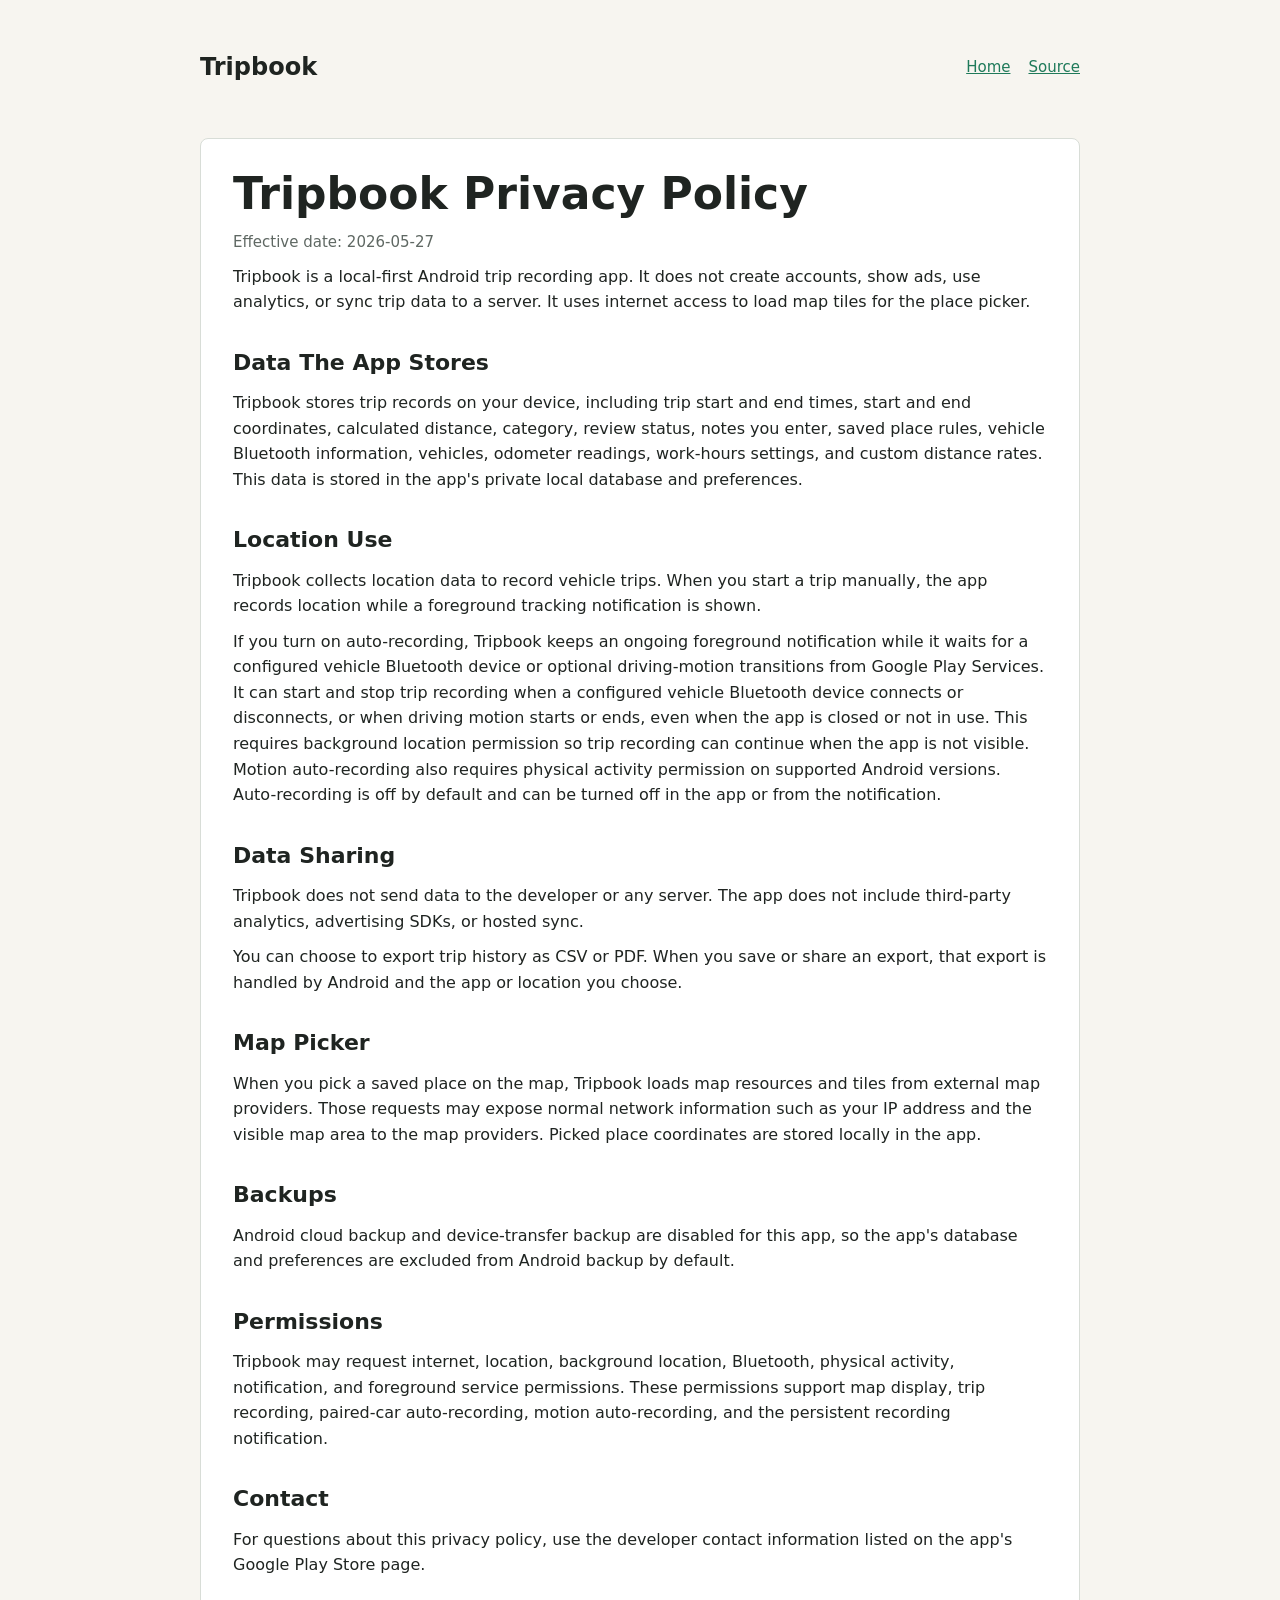
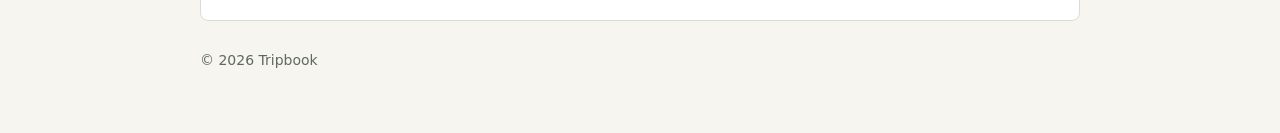
==== docs/privacy-policy/index.html @ d34856b9 "Initial Tripbook app and privacy pages" ====
<!doctype html>
<html lang="en">
<head>
    <meta charset="utf-8">
    <meta name="viewport" content="width=device-width, initial-scale=1">
    <title>Tripbook Privacy Policy</title>
    <meta name="description" content="Privacy policy for the Tripbook Android app.">
    <link rel="stylesheet" href="../styles.css">
</head>
<body>
    <main class="page">
        <header class="site-header">
            <div class="brand">Tripbook</div>
            <nav class="nav" aria-label="Main navigation">
                <a href="../">Home</a>
                <a href="https://github.com/Snupai/tripbook">Source</a>
            </nav>
        </header>

        <article class="content">
            <h1>Tripbook Privacy Policy</h1>
            <p class="meta">Effective date: 2026-05-27</p>

            <p>Tripbook is a local-first Android trip recording app. It does not create accounts, show ads, use analytics, or sync trip data to a server. It uses internet access to load map tiles for the place picker.</p>

            <h2>Data The App Stores</h2>
            <p>Tripbook stores trip records on your device, including trip start and end times, start and end coordinates, calculated distance, category, review status, notes you enter, saved place rules, vehicle Bluetooth information, vehicles, odometer readings, work-hours settings, and custom distance rates. This data is stored in the app's private local database and preferences.</p>

            <h2>Location Use</h2>
            <p>Tripbook collects location data to record vehicle trips. When you start a trip manually, the app records location while a foreground tracking notification is shown.</p>
            <p>If you turn on auto-recording, Tripbook keeps an ongoing foreground notification while it waits for a configured vehicle Bluetooth device or optional driving-motion transitions from Google Play Services. It can start and stop trip recording when a configured vehicle Bluetooth device connects or disconnects, or when driving motion starts or ends, even when the app is closed or not in use. This requires background location permission so trip recording can continue when the app is not visible. Motion auto-recording also requires physical activity permission on supported Android versions. Auto-recording is off by default and can be turned off in the app or from the notification.</p>

            <h2>Data Sharing</h2>
            <p>Tripbook does not send data to the developer or any server. The app does not include third-party analytics, advertising SDKs, or hosted sync.</p>
            <p>You can choose to export trip history as CSV or PDF. When you save or share an export, that export is handled by Android and the app or location you choose.</p>

            <h2>Map Picker</h2>
            <p>When you pick a saved place on the map, Tripbook loads map resources and tiles from external map providers. Those requests may expose normal network information such as your IP address and the visible map area to the map providers. Picked place coordinates are stored locally in the app.</p>

            <h2>Backups</h2>
            <p>Android cloud backup and device-transfer backup are disabled for this app, so the app's database and preferences are excluded from Android backup by default.</p>

            <h2>Permissions</h2>
            <p>Tripbook may request internet, location, background location, Bluetooth, physical activity, notification, and foreground service permissions. These permissions support map display, trip recording, paired-car auto-recording, motion auto-recording, and the persistent recording notification.</p>

            <h2>Contact</h2>
            <p>For questions about this privacy policy, use the developer contact information listed on the app's Google Play Store page.</p>
        </article>

        <footer class="site-footer">
            <p>&copy; 2026 Tripbook</p>
        </footer>
    </main>
</body>
</html>
---- docs/styles.css ----
:root {
    color-scheme: light;
    --bg: #f7f5f0;
    --surface: #ffffff;
    --ink: #1f2421;
    --muted: #5f6863;
    --border: #d8ddd7;
    --accent: #1f7a5a;
}

* {
    box-sizing: border-box;
}

body {
    margin: 0;
    background: var(--bg);
    color: var(--ink);
    font-family: system-ui, -apple-system, BlinkMacSystemFont, "Segoe UI", sans-serif;
    line-height: 1.6;
}

a {
    color: var(--accent);
}

.page {
    width: min(880px, calc(100% - 32px));
    margin: 0 auto;
    padding: 48px 0;
}

.site-header {
    display: flex;
    align-items: center;
    justify-content: space-between;
    gap: 24px;
    padding-bottom: 28px;
}

.brand {
    font-size: 24px;
    font-weight: 700;
    letter-spacing: 0;
}

.nav {
    display: flex;
    gap: 18px;
    font-size: 15px;
}

.hero,
.content {
    background: var(--surface);
    border: 1px solid var(--border);
    border-radius: 8px;
    padding: 32px;
}

.hero h1,
.content h1 {
    margin: 0 0 12px;
    font-size: clamp(32px, 6vw, 56px);
    line-height: 1.05;
}

.hero p {
    max-width: 680px;
    margin: 0;
    color: var(--muted);
    font-size: 18px;
}

.actions {
    display: flex;
    flex-wrap: wrap;
    gap: 12px;
    margin-top: 26px;
}

.button {
    display: inline-flex;
    min-height: 44px;
    align-items: center;
    justify-content: center;
    border-radius: 8px;
    padding: 0 16px;
    background: var(--accent);
    color: #ffffff;
    font-weight: 650;
    text-decoration: none;
}

.button.secondary {
    background: #edf2ee;
    color: var(--ink);
}

.content {
    margin-top: 24px;
}

.content h1 {
    font-size: clamp(30px, 5vw, 44px);
}

.content h2 {
    margin: 30px 0 8px;
    font-size: 22px;
}

.content p {
    margin: 10px 0;
}

.meta {
    color: var(--muted);
    font-size: 15px;
}

.site-footer {
    margin-top: 28px;
    color: var(--muted);
    font-size: 14px;
}

@media (max-width: 640px) {
    .page {
        width: min(100% - 24px, 880px);
        padding: 28px 0;
    }

    .site-header {
        align-items: flex-start;
        flex-direction: column;
        gap: 10px;
    }

    .hero,
    .content {
        padding: 22px;
    }
}
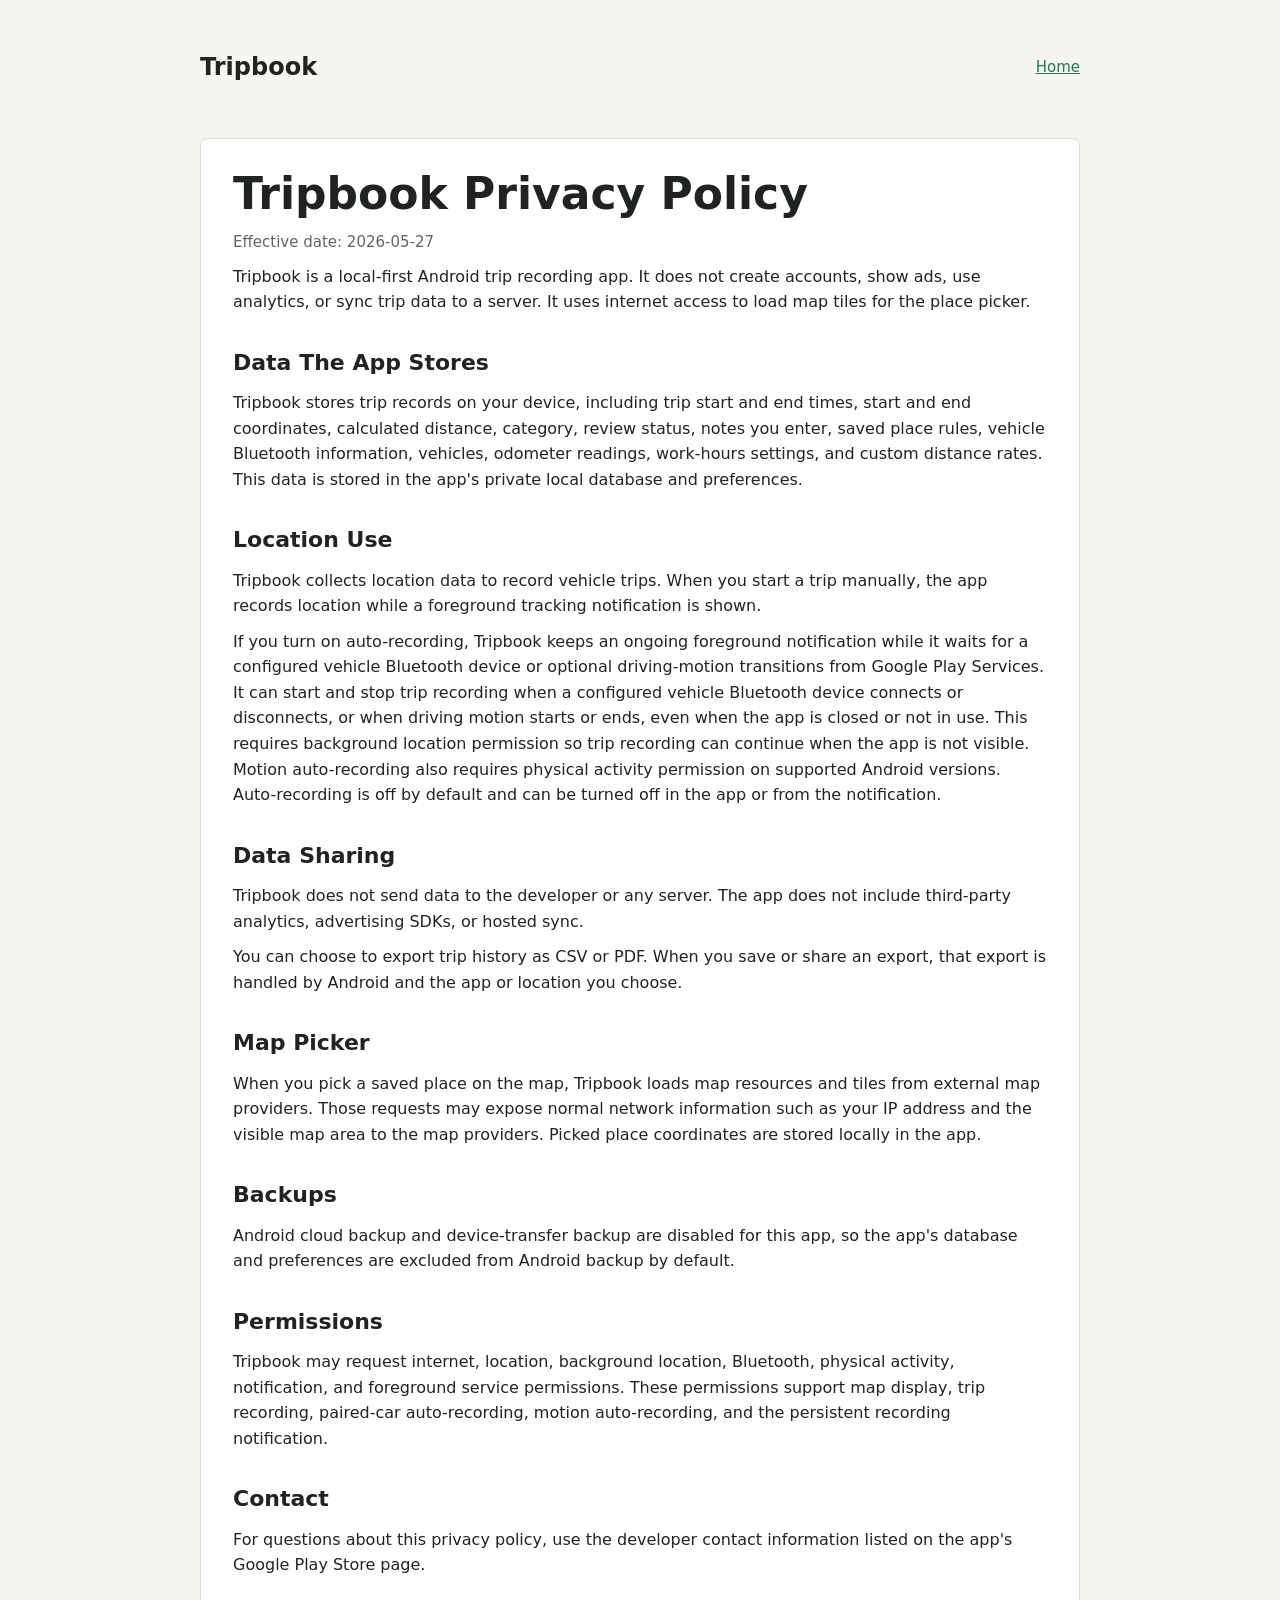
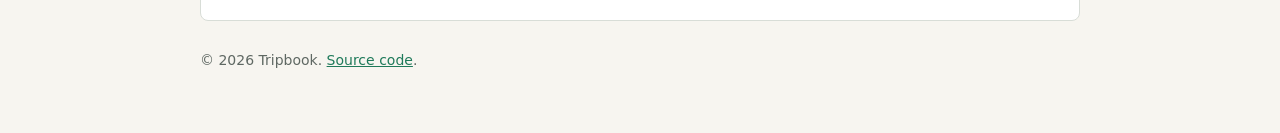
==== commit ba8bdaed: "Move privacy page source link to footer" ====
--- a/docs/privacy-policy/index.html
+++ b/docs/privacy-policy/index.html
@@ -13,7 +13,6 @@
             <div class="brand">Tripbook</div>
             <nav class="nav" aria-label="Main navigation">
                 <a href="../">Home</a>
-                <a href="https://github.com/Snupai/tripbook">Source</a>
             </nav>
         </header>
 
@@ -48,7 +47,7 @@
         </article>
 
         <footer class="site-footer">
-            <p>&copy; 2026 Tripbook</p>
+            <p>&copy; 2026 Tripbook. <a href="https://github.com/Snupai/tripbook">Source code</a>.</p>
         </footer>
     </main>
 </body>
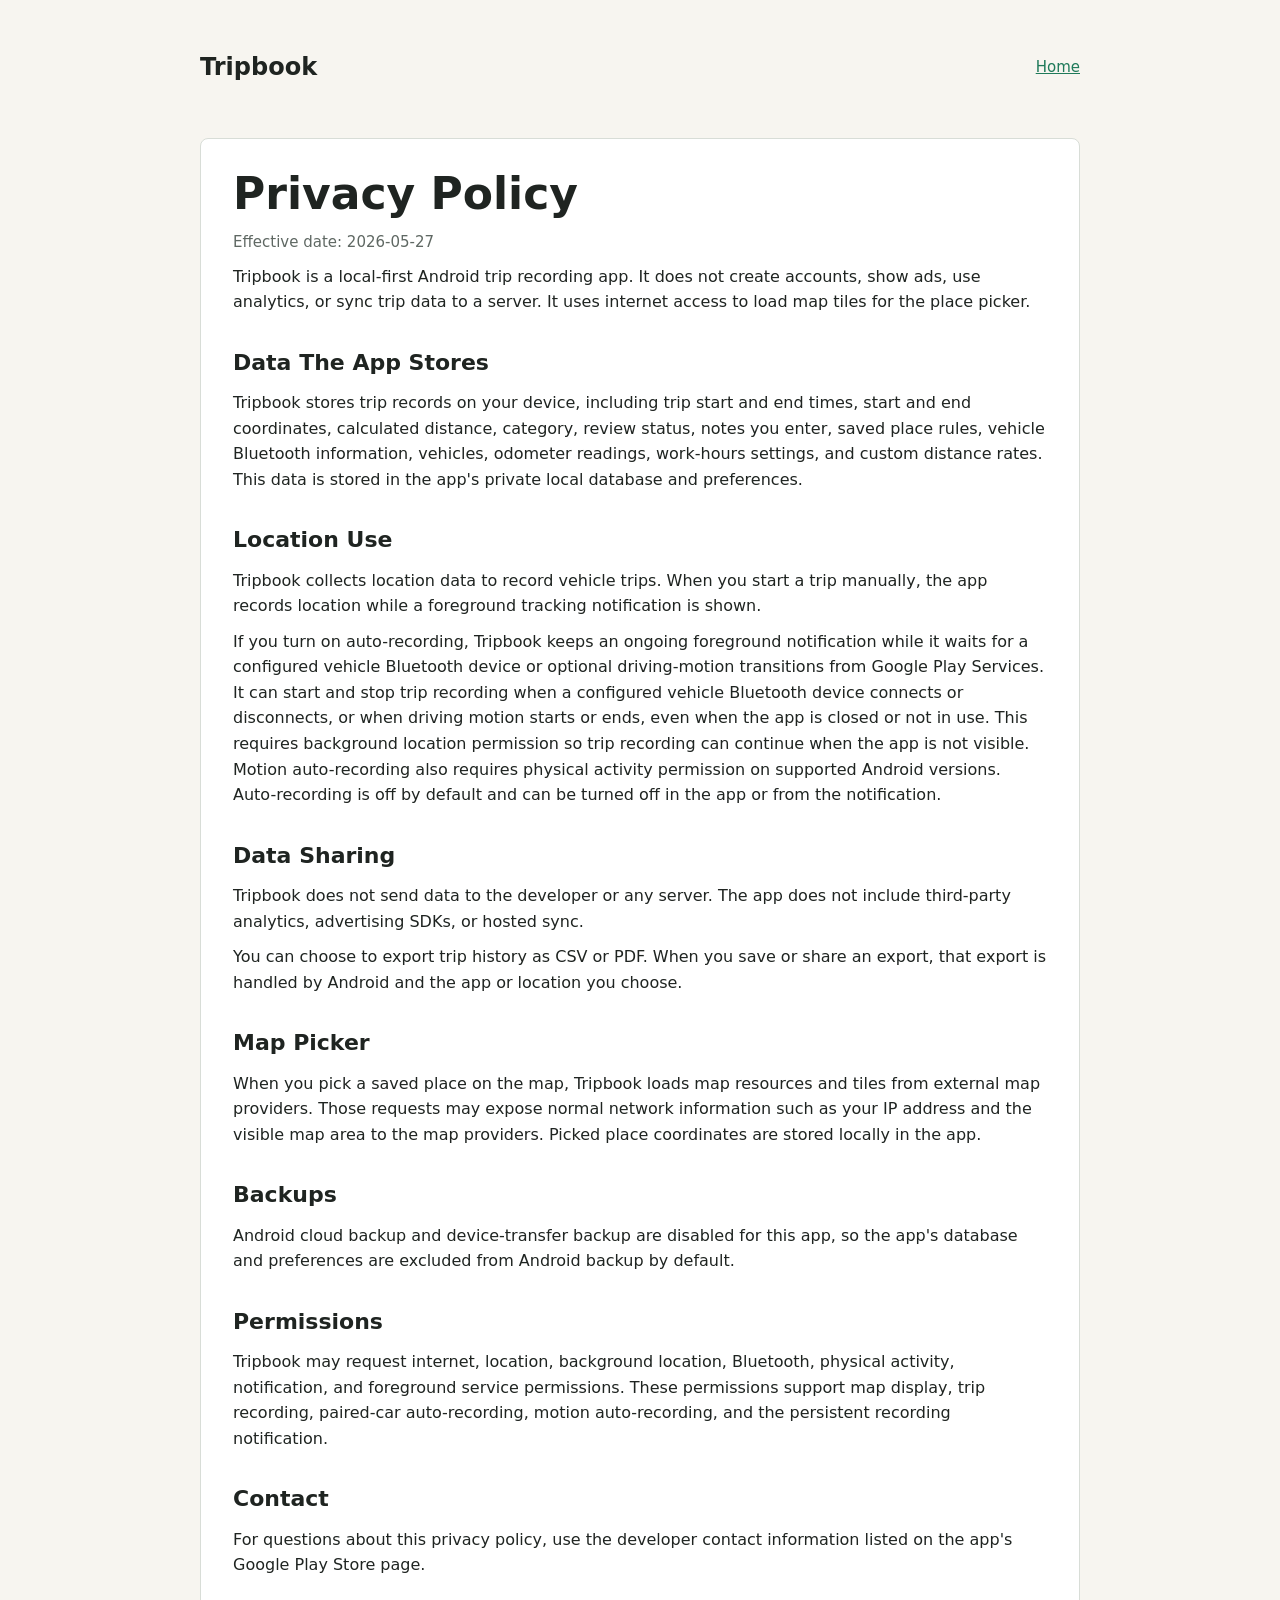
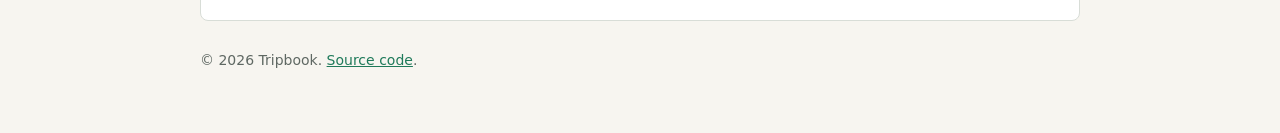
==== commit 9b437b66: "Shorten privacy policy page heading" ====
--- a/docs/privacy-policy/index.html
+++ b/docs/privacy-policy/index.html
@@ -17,7 +17,7 @@
         </header>
 
         <article class="content">
-            <h1>Tripbook Privacy Policy</h1>
+            <h1>Privacy Policy</h1>
             <p class="meta">Effective date: 2026-05-27</p>
 
             <p>Tripbook is a local-first Android trip recording app. It does not create accounts, show ads, use analytics, or sync trip data to a server. It uses internet access to load map tiles for the place picker.</p>
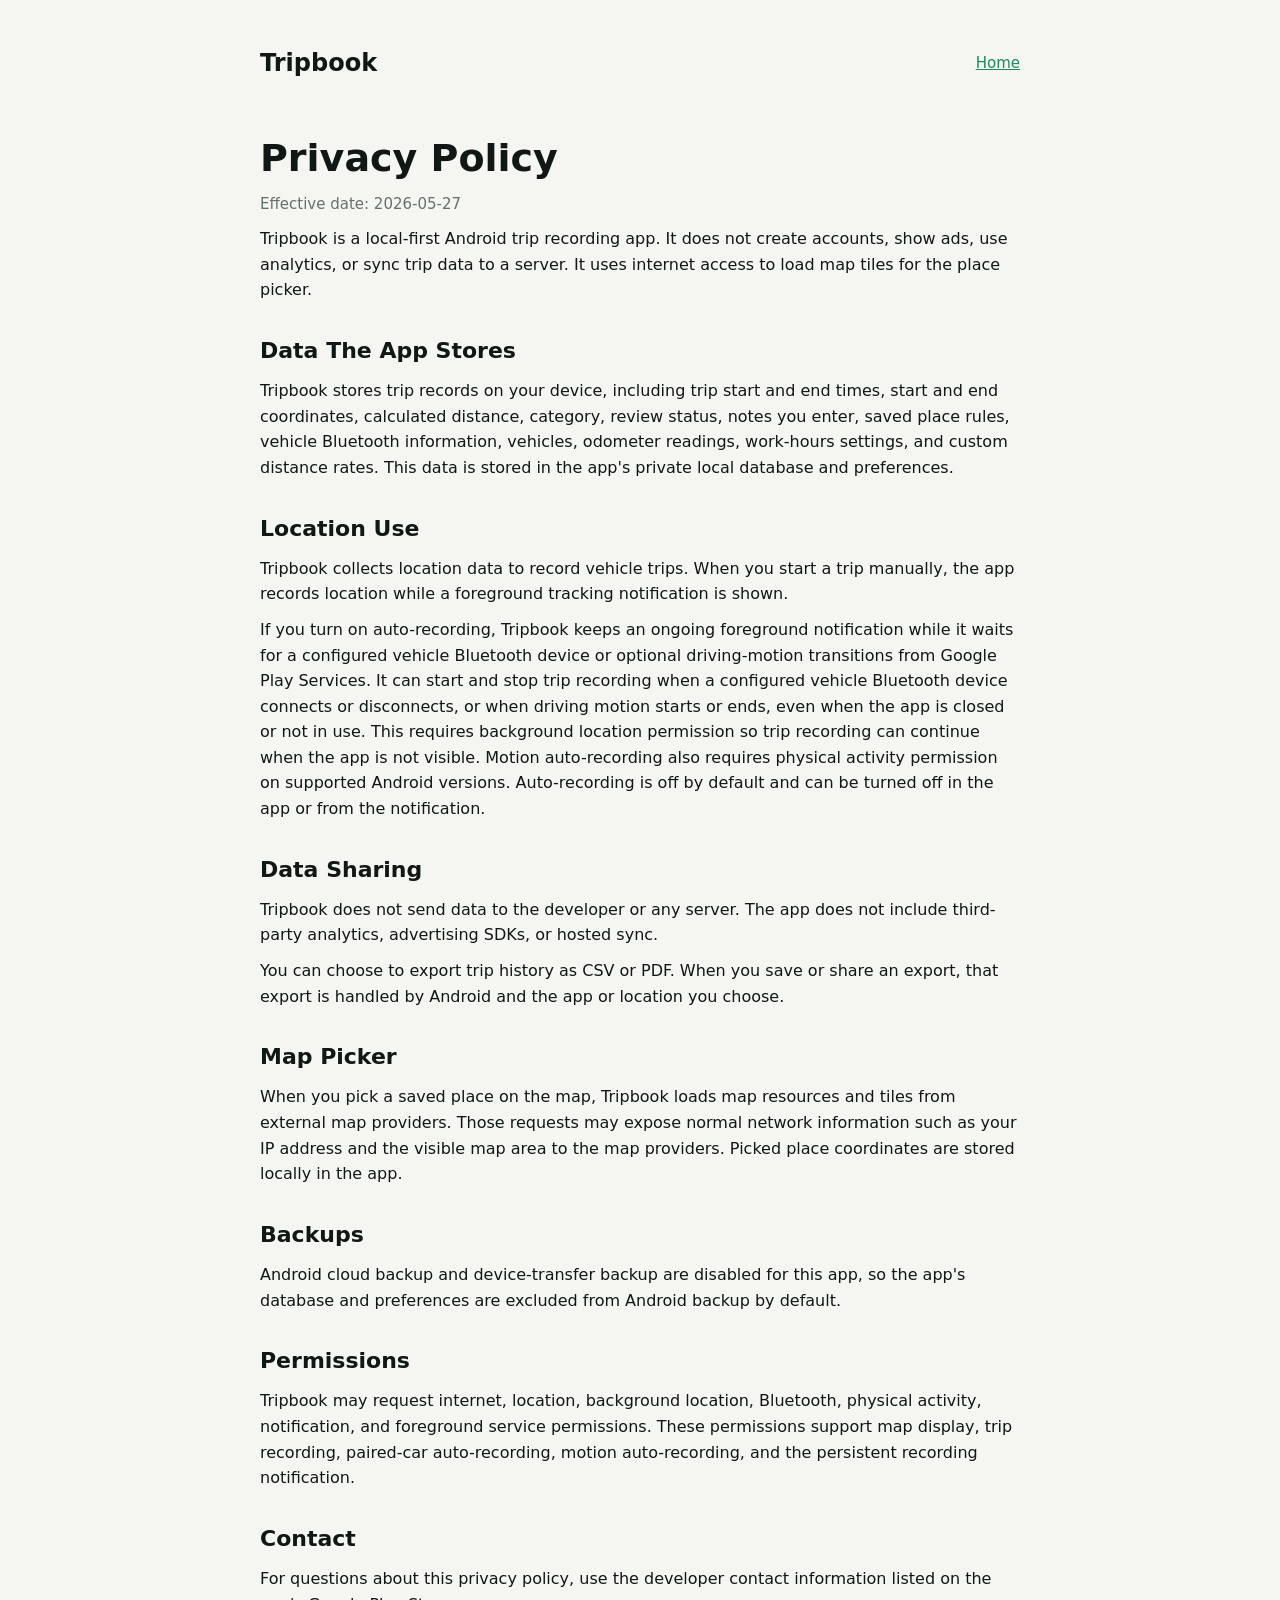
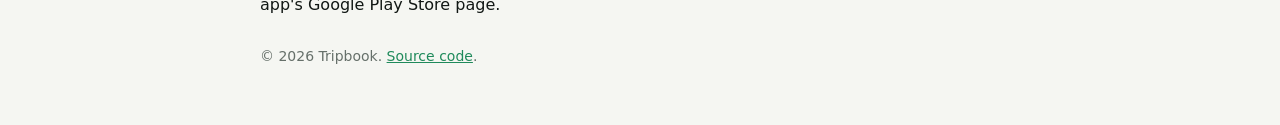
==== commit b73e978e: "Flatten privacy policy page layout" ====
--- a/docs/privacy-policy/index.html
+++ b/docs/privacy-policy/index.html
@@ -16,7 +16,7 @@
             </nav>
         </header>
 
-        <article class="content">
+        <article class="document">
             <h1>Privacy Policy</h1>
             <p class="meta">Effective date: 2026-05-27</p>
 
--- a/docs/styles.css
+++ b/docs/styles.css
@@ -1,11 +1,11 @@
 :root {
     color-scheme: light;
-    --bg: #f7f5f0;
+    --bg: #f5f6f2;
     --surface: #ffffff;
-    --ink: #1f2421;
-    --muted: #5f6863;
-    --border: #d8ddd7;
-    --accent: #1f7a5a;
+    --ink: #111714;
+    --muted: #66706a;
+    --border: #d8ded5;
+    --accent: #1f8a5b;
 }
 
 * {
@@ -25,9 +25,9 @@
 }
 
 .page {
-    width: min(880px, calc(100% - 32px));
+    width: min(760px, calc(100% - 32px));
     margin: 0 auto;
-    padding: 48px 0;
+    padding: 44px 0;
 }
 
 .site-header {
@@ -50,26 +50,18 @@
     font-size: 15px;
 }
 
-.hero,
-.content {
-    background: var(--surface);
-    border: 1px solid var(--border);
-    border-radius: 8px;
-    padding: 32px;
+.intro h1,
+.document h1 {
+    margin: 0 0 12px;
+    font-size: 42px;
+    line-height: 1.1;
 }
 
-.hero h1,
-.content h1 {
-    margin: 0 0 12px;
-    font-size: clamp(32px, 6vw, 56px);
-    line-height: 1.05;
-}
-
-.hero p {
+.intro p {
     max-width: 680px;
     margin: 0;
     color: var(--muted);
-    font-size: 18px;
+    font-size: 17px;
 }
 
 .actions {
@@ -92,25 +84,20 @@
     text-decoration: none;
 }
 
-.button.secondary {
-    background: #edf2ee;
-    color: var(--ink);
+.document {
+    margin-top: 28px;
 }
 
-.content {
-    margin-top: 24px;
+.document h1 {
+    font-size: 38px;
 }
 
-.content h1 {
-    font-size: clamp(30px, 5vw, 44px);
-}
-
-.content h2 {
+.document h2 {
     margin: 30px 0 8px;
     font-size: 22px;
 }
 
-.content p {
+.document p {
     margin: 10px 0;
 }
 
@@ -127,8 +114,8 @@
 
 @media (max-width: 640px) {
     .page {
-        width: min(100% - 24px, 880px);
-        padding: 28px 0;
+        width: min(100% - 32px, 760px);
+        padding: 32px 0;
     }
 
     .site-header {
@@ -137,8 +124,8 @@
         gap: 10px;
     }
 
-    .hero,
-    .content {
-        padding: 22px;
+    .intro h1,
+    .document h1 {
+        font-size: 34px;
     }
 }
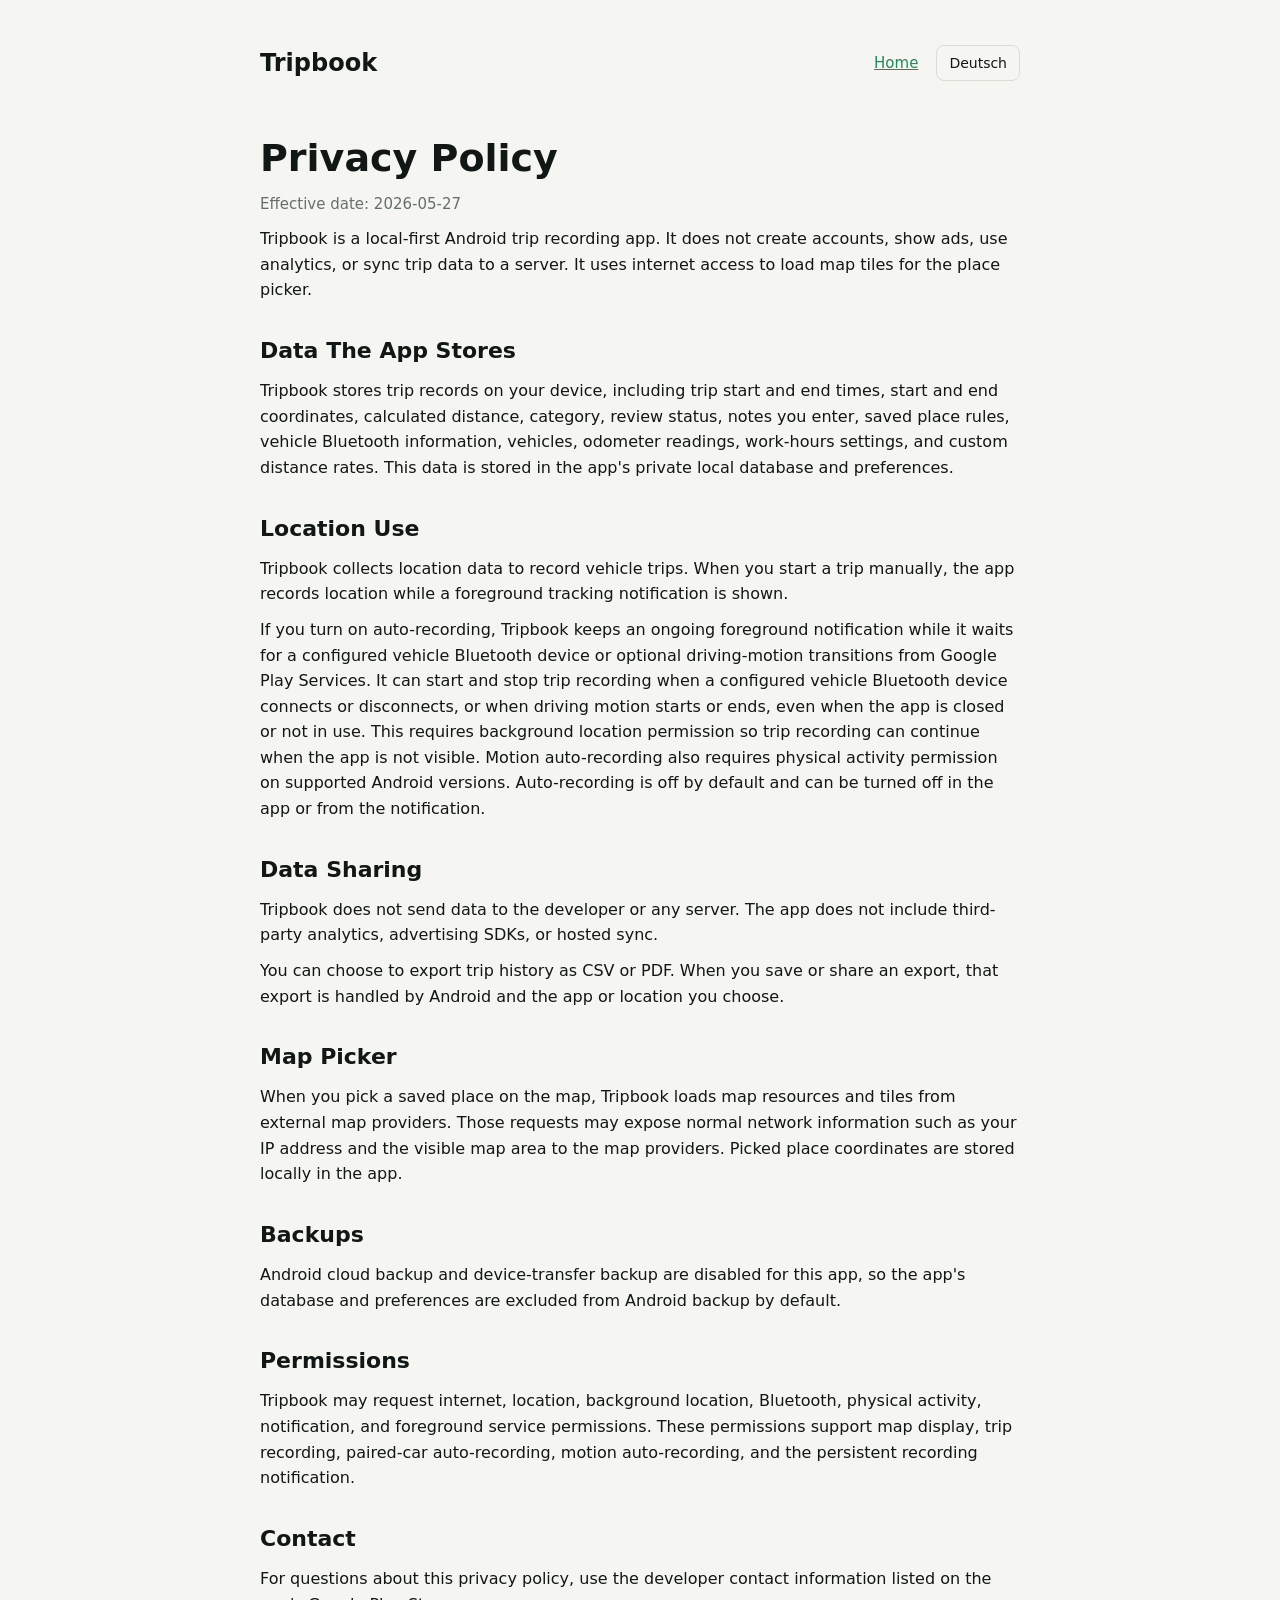
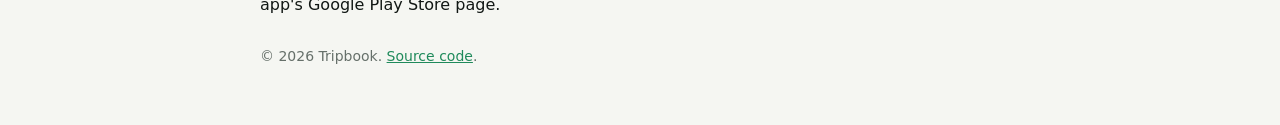
==== commit d7d79668: "Add bilingual Pages language toggle" ====
--- a/docs/privacy-policy/index.html
+++ b/docs/privacy-policy/index.html
@@ -3,20 +3,29 @@
 <head>
     <meta charset="utf-8">
     <meta name="viewport" content="width=device-width, initial-scale=1">
-    <title>Tripbook Privacy Policy</title>
-    <meta name="description" content="Privacy policy for the Tripbook Android app.">
+    <title data-title-en="Tripbook Privacy Policy" data-title-de="Tripbook Datenschutzerklärung">Tripbook Privacy Policy</title>
+    <meta
+        name="description"
+        content="Privacy policy for the Tripbook Android app."
+        data-description-en="Privacy policy for the Tripbook Android app."
+        data-description-de="Datenschutzerklärung für die Android-App Tripbook.">
     <link rel="stylesheet" href="../styles.css">
+    <script src="../site.js" defer></script>
 </head>
 <body>
     <main class="page">
         <header class="site-header">
             <div class="brand">Tripbook</div>
             <nav class="nav" aria-label="Main navigation">
-                <a href="../">Home</a>
+                <a href="../">
+                    <span data-lang="en">Home</span>
+                    <span data-lang="de" hidden>Startseite</span>
+                </a>
+                <button type="button" class="language-toggle" data-language-toggle>Deutsch</button>
             </nav>
         </header>
 
-        <article class="document">
+        <article class="document" data-lang="en">
             <h1>Privacy Policy</h1>
             <p class="meta">Effective date: 2026-05-27</p>
 
@@ -46,8 +55,39 @@
             <p>For questions about this privacy policy, use the developer contact information listed on the app's Google Play Store page.</p>
         </article>
 
+        <article class="document" data-lang="de" hidden>
+            <h1>Datenschutzerklärung</h1>
+            <p class="meta">Gültig ab: 2026-05-27</p>
+
+            <p>Tripbook ist eine lokale Android-App zum Aufzeichnen von Fahrzeugfahrten. Die App erstellt keine Konten, zeigt keine Werbung, verwendet keine Analysefunktionen und synchronisiert keine Fahrtdaten mit einem Server. Internetzugriff wird verwendet, um Kartenkacheln für die Ortsauswahl zu laden.</p>
+
+            <h2>Daten, die die App speichert</h2>
+            <p>Tripbook speichert Fahrtdatensätze auf deinem Gerät, einschließlich Start- und Endzeiten, Start- und Endkoordinaten, berechneter Entfernung, Kategorie, Prüfstatus, von dir eingegebenen Notizen, gespeicherten Ortsregeln, Fahrzeug-Bluetooth-Informationen, Fahrzeugen, Kilometerständen, Arbeitszeit-Einstellungen und benutzerdefinierten Entfernungssätzen. Diese Daten werden in der privaten lokalen Datenbank und den lokalen Einstellungen der App gespeichert.</p>
+
+            <h2>Standortnutzung</h2>
+            <p>Tripbook erhebt Standortdaten, um Fahrzeugfahrten aufzuzeichnen. Wenn du eine Fahrt manuell startest, zeichnet die App den Standort auf, während eine Vordergrund-Benachrichtigung zur Aufzeichnung angezeigt wird.</p>
+            <p>Wenn du die automatische Aufzeichnung aktivierst, zeigt Tripbook eine laufende Vordergrund-Benachrichtigung an, während die App auf ein konfiguriertes Fahrzeug-Bluetooth-Gerät oder optionale Fahrbewegungsereignisse von Google Play Services wartet. Die App kann die Fahrtaufzeichnung starten und beenden, wenn sich ein konfiguriertes Fahrzeug-Bluetooth-Gerät verbindet oder trennt oder wenn Fahrbewegung beginnt oder endet, auch wenn die App geschlossen ist oder nicht verwendet wird. Dafür ist die Berechtigung für Standortzugriff im Hintergrund erforderlich, damit die Fahrtaufzeichnung fortgesetzt werden kann, wenn die App nicht sichtbar ist. Die bewegungsbasierte automatische Aufzeichnung benötigt auf unterstützten Android-Versionen außerdem die Berechtigung für körperliche Aktivität. Die automatische Aufzeichnung ist standardmäßig deaktiviert und kann in der App oder über die Benachrichtigung ausgeschaltet werden.</p>
+
+            <h2>Datenweitergabe</h2>
+            <p>Tripbook sendet keine Daten an den Entwickler oder an einen eigenen Server. Die App enthält keine Drittanbieter-SDKs für Analysefunktionen oder Werbung und keine gehostete Synchronisierung.</p>
+            <p>Du kannst Fahrten als CSV- oder PDF-Datei exportieren. Wenn du einen Export speicherst oder teilst, wird dieser Export von Android und der von dir gewählten App oder dem gewählten Speicherort verarbeitet.</p>
+
+            <h2>Kartenansicht</h2>
+            <p>Wenn du einen gespeicherten Ort auf der Karte auswählst, lädt Tripbook Kartenressourcen und Kartenkacheln von externen Kartenanbietern. Diese Anfragen können normale Netzwerkdaten wie deine IP-Adresse und den sichtbaren Kartenausschnitt an die Kartenanbieter übermitteln. Ausgewählte Ortskoordinaten werden lokal in der App gespeichert.</p>
+
+            <h2>Backups</h2>
+            <p>Android-Cloud-Backups und Geräteübertragungs-Backups sind für diese App deaktiviert. Die Datenbank und Einstellungen der App werden daher standardmäßig von Android-Backups ausgeschlossen.</p>
+
+            <h2>Berechtigungen</h2>
+            <p>Tripbook kann Berechtigungen für Internet, Standort, Standort im Hintergrund, Bluetooth, körperliche Aktivität, Benachrichtigungen und Vordergrunddienste anfordern. Diese Berechtigungen unterstützen Kartenanzeige, Fahrtaufzeichnung, automatische Aufzeichnung mit gekoppeltem Fahrzeug, bewegungsbasierte automatische Aufzeichnung und die dauerhafte Aufzeichnungsbenachrichtigung.</p>
+
+            <h2>Kontakt</h2>
+            <p>Bei Fragen zu dieser Datenschutzerklärung verwende bitte die Entwickler-Kontaktdaten, die auf der Google-Play-Store-Seite der App angegeben sind.</p>
+        </article>
+
         <footer class="site-footer">
-            <p>&copy; 2026 Tripbook. <a href="https://github.com/Snupai/tripbook">Source code</a>.</p>
+            <p data-lang="en">&copy; 2026 Tripbook. <a href="https://github.com/Snupai/tripbook">Source code</a>.</p>
+            <p data-lang="de" hidden>&copy; 2026 Tripbook. <a href="https://github.com/Snupai/tripbook">Quellcode</a>.</p>
         </footer>
     </main>
 </body>
--- a/docs/styles.css
+++ b/docs/styles.css
@@ -24,10 +24,20 @@
     color: var(--accent);
 }
 
+[hidden] {
+    display: none !important;
+}
+
 .page {
     width: min(760px, calc(100% - 32px));
     margin: 0 auto;
     padding: 44px 0;
+}
+
+.page-tools {
+    display: flex;
+    justify-content: flex-end;
+    margin-bottom: 24px;
 }
 
 .site-header {
@@ -46,8 +56,21 @@
 
 .nav {
     display: flex;
+    align-items: center;
     gap: 18px;
     font-size: 15px;
+}
+
+.language-toggle {
+    min-height: 36px;
+    border: 1px solid var(--border);
+    border-radius: 8px;
+    padding: 0 12px;
+    background: transparent;
+    color: var(--ink);
+    font: inherit;
+    font-size: 14px;
+    cursor: pointer;
 }
 
 .intro h1,
@@ -124,6 +147,11 @@
         gap: 10px;
     }
 
+    .nav {
+        width: 100%;
+        justify-content: space-between;
+    }
+
     .intro h1,
     .document h1 {
         font-size: 34px;
